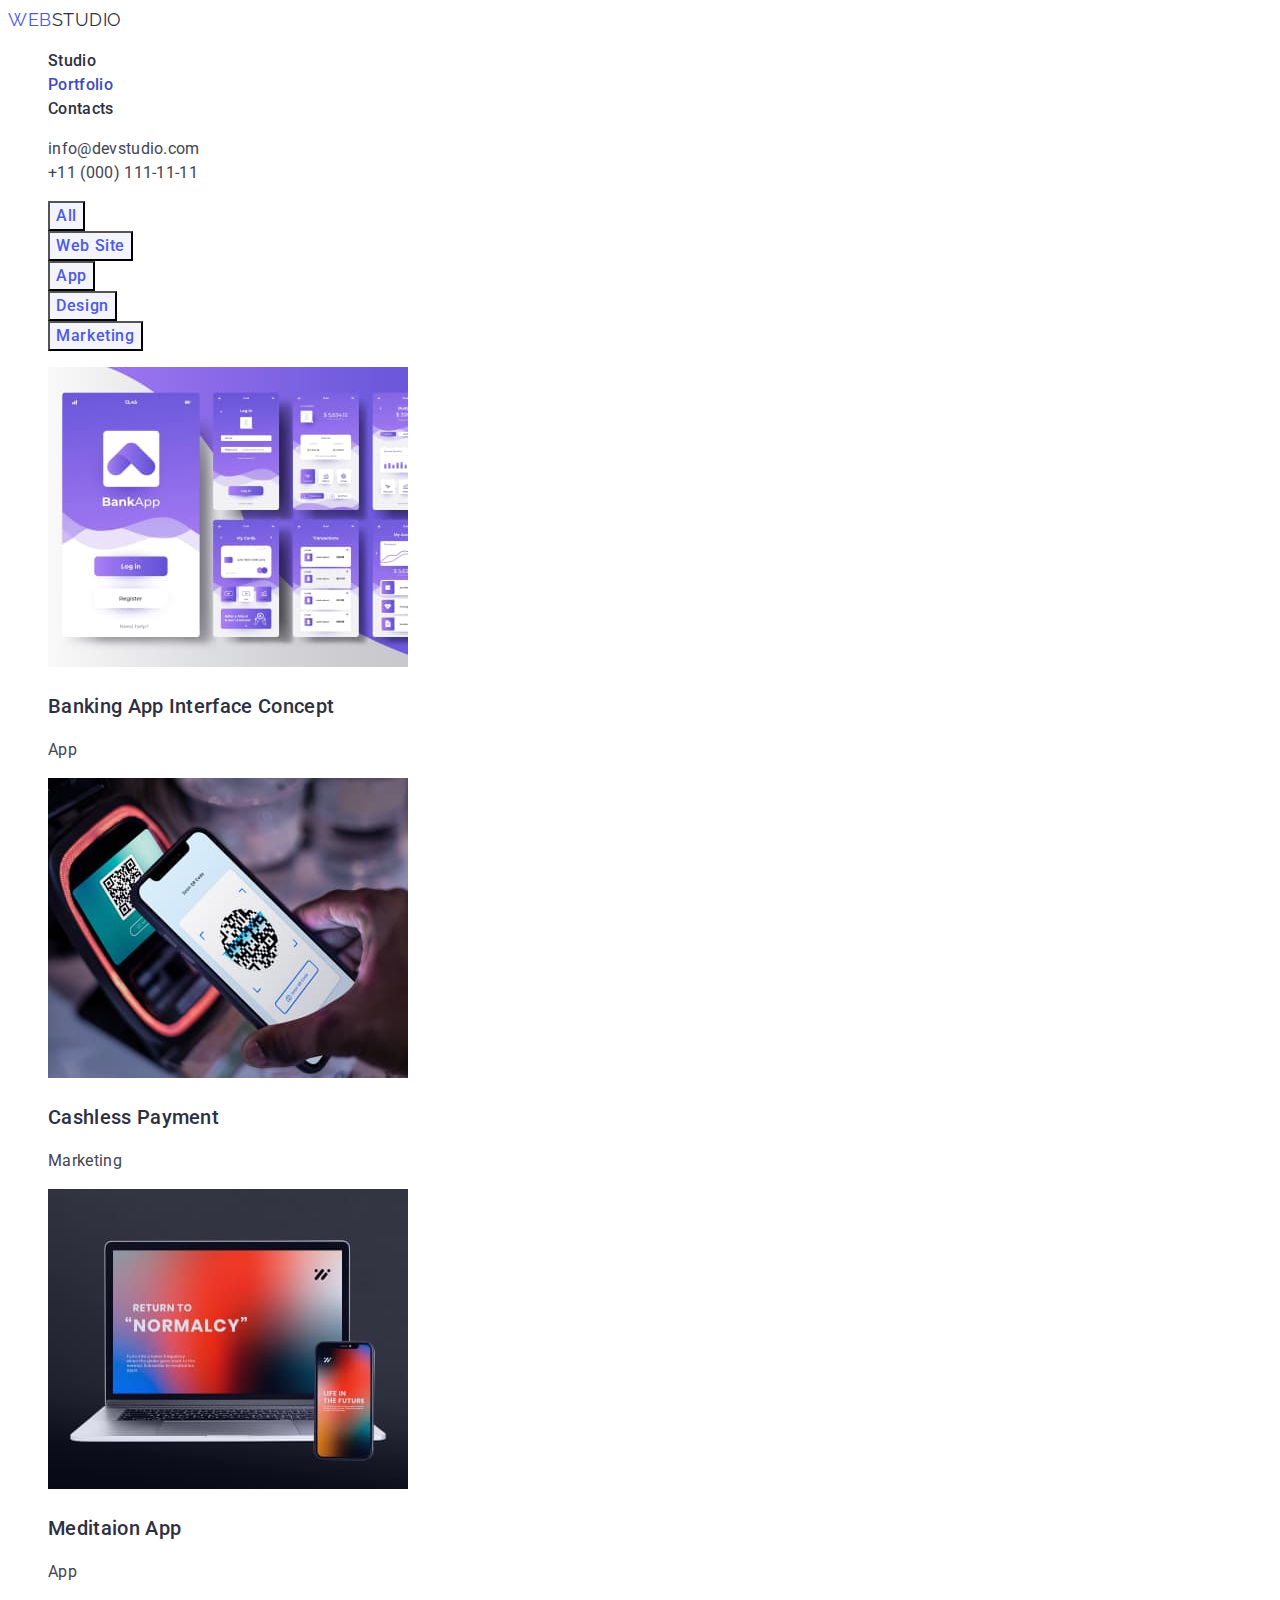
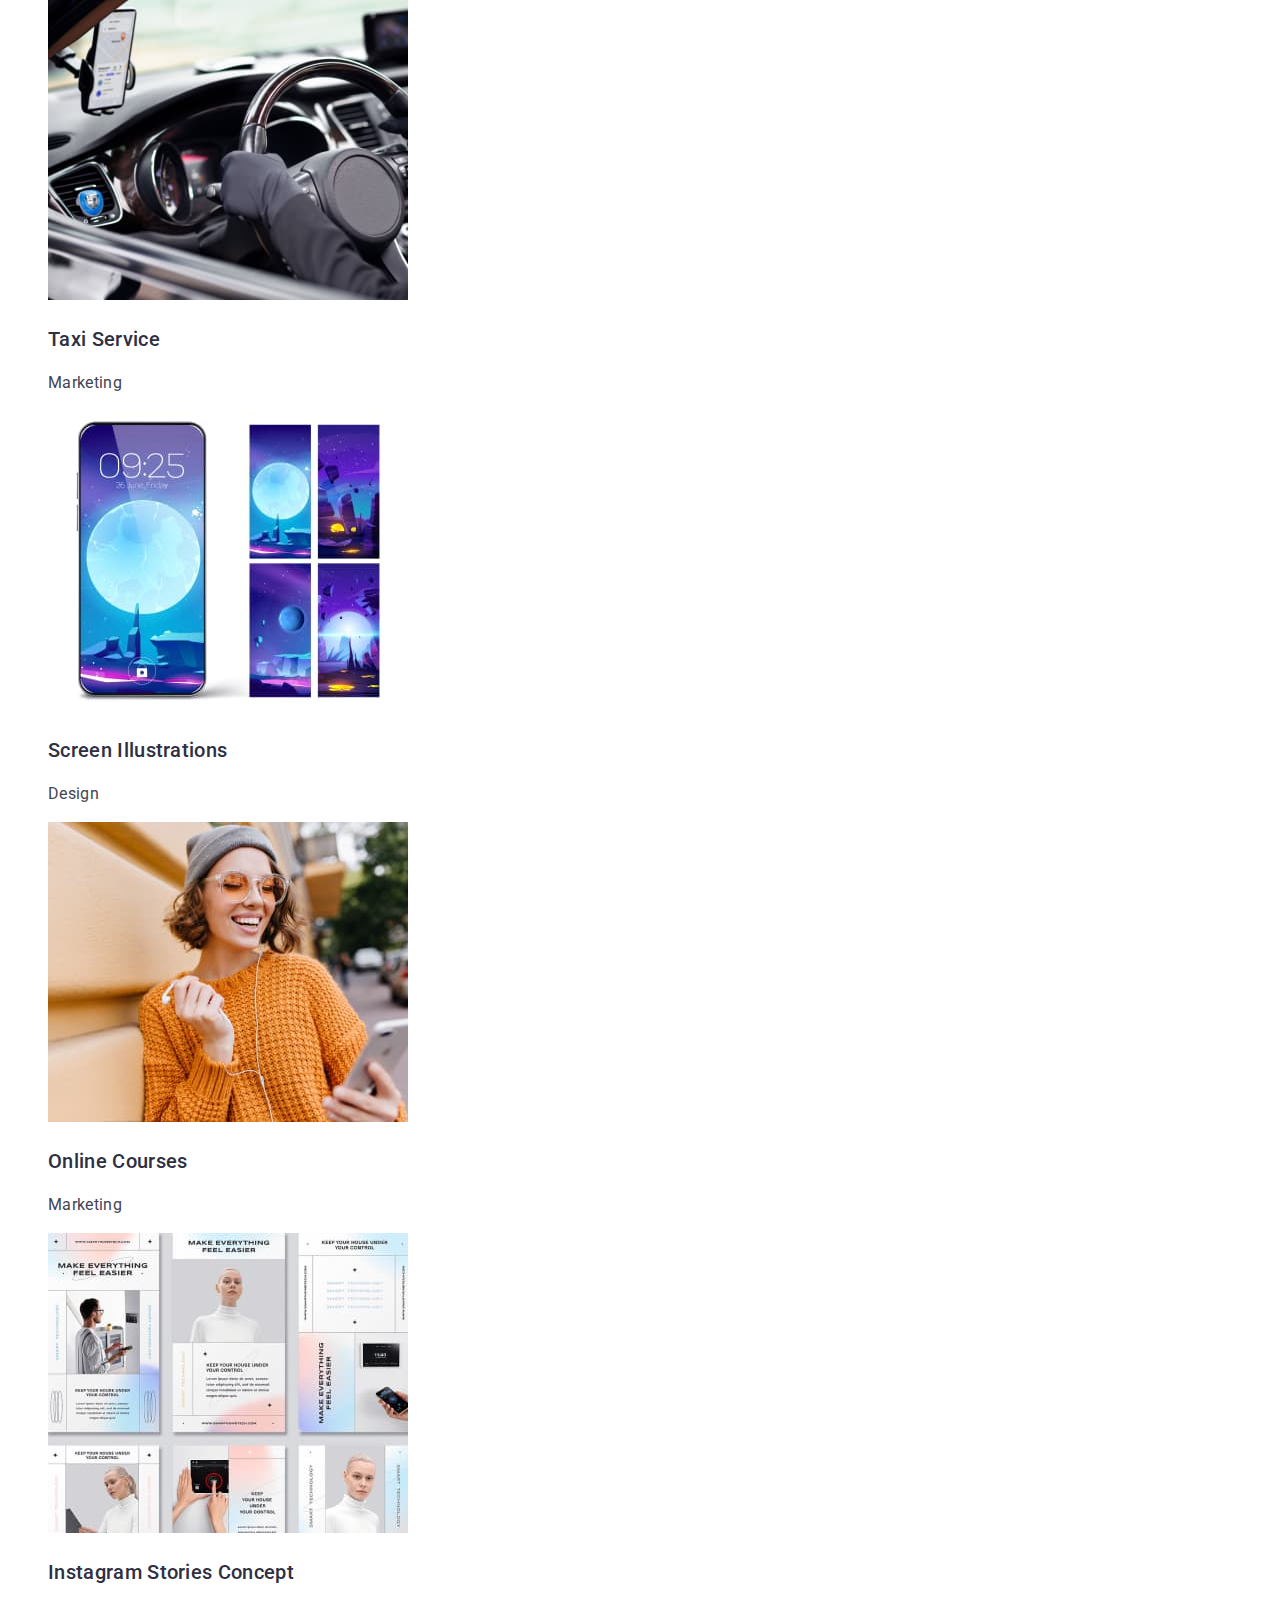
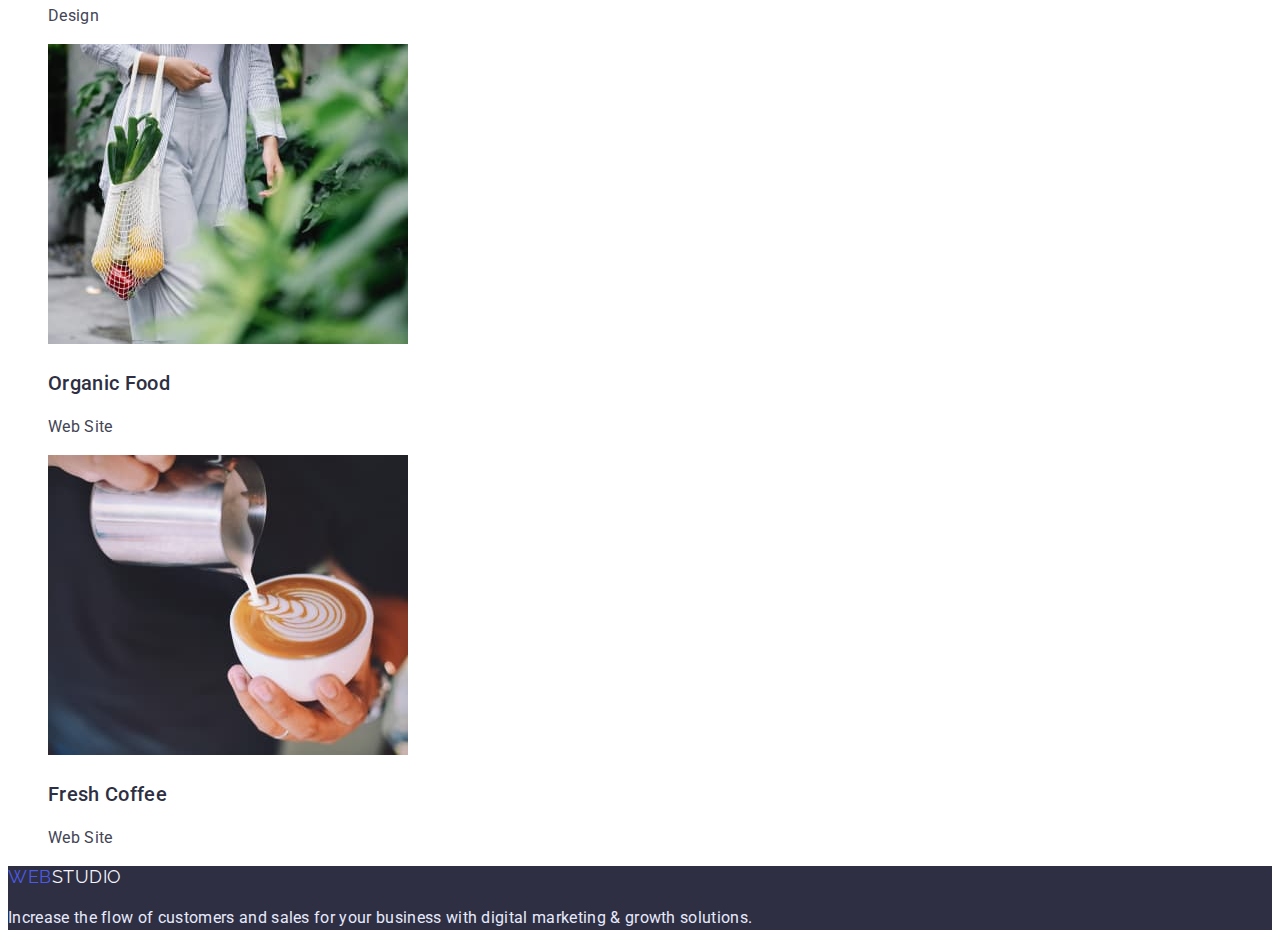
==== Portfolio.html @ 93d4d36b "Initial commit" ====
<!DOCTYPE html>
<html lang="en">
  <head>
    <meta charset="UTF-8" />
    <meta http-equiv="X-UA-Compatible" content="IE=edge" />
    <meta name="viewport" content="width=device-width, initial-scale=1.0" />
    <title>WebStudio</title>
    <link rel="preconnect" href="https://fonts.googleapis.com" />
    <link rel="preconnect" href="https://fonts.gstatic.com" crossorigin />
    <link
      href="https://fonts.googleapis.com/css2?family=Raleway:wght@800&family=Roboto:wght@400;500;700&display=swap"
      rel="stylesheet"
    />
    <link rel="stylesheet" href="./css/styles.css" />
  </head>

  <body>
    <!--Header-->
    <header class="header-page">
      <nav class="header-nav">
        <a href="./index.html" class="header-logo logo"
          ><span class="accent">Web</span>Studio</a
        >
        <ul class="list">
          <li>
            <a href="./index.html" class="navigation">Studio</a>
          </li>
          <li>
            <a href="./Portfolio.html" class="navigation current">Portfolio</a>
          </li>
          <li>
            <a href="" class="navigation">Contacts</a>
          </li>
        </ul>
      </nav>
      <address>
        <ul class="addrss list">
          <li>
            <a href="mailto:info@devstudio.com" class="email"
              >info@devstudio.com</a
            >
          </li>
          <li>
            <a href="tel:+110001111111" class="tel">+11 (000) 111-11-11</a>
          </li>
        </ul>
      </address>
    </header>

    <main>
      <!--Cards-->
      <section>
        <h1 class="hidden-ttl">Cards</h1>
        <ul class="filter-cards list">
          <li><button type="button" class="filter-btn">All</button></li>
          <li><button type="button" class="filter-btn">Web Site</button></li>
          <li><button type="button" class="filter-btn">App</button></li>
          <li><button type="button" class="filter-btn">Design</button></li>
          <li><button type="button" class="filter-btn">Marketing</button></li>
        </ul>
        <h2 class="hidden-ttl">Projects</h2>
        <ul class="list">
          <li>
            <a href="" class="card"
              ><img
                src="./images/banking.jpg"
                alt="Banking App"
                width="360"
                height="300"
              />
              <h3 class="card-ttl ttl">Banking App Interface Concept</h3>
              <p>App</p></a
            >
          </li>
          <li>
            <a href="" class="card"
              ><img
                src="./images/qrcode.jpg"
                alt="QR code"
                width="360"
                height="300"
              />
              <h3 class="card-ttl ttl">Cashless Payment</h3>
              <p>Marketing</p></a
            >
          </li>
          <li>
            <a href="" class="card"
              ><img
                src="./images/notebook.jpg"
                alt="Notebook"
                width="360"
                height="300"
              />
              <h3 class="card-ttl ttl">Meditaion App</h3>
              <p>App</p></a
            >
          </li>
          <li>
            <a href="" class="card"
              ><img
                src="./images/car.jpg"
                alt="Car steering wheel"
                width="360"
                height="300"
              />
              <h3 class="card-ttl ttl">Taxi Service</h3>
              <p>Marketing</p></a
            >
          </li>
          <li>
            <a href="" class="card"
              ><img
                src="./images/cellphone.jpg"
                alt="Cellphone"
                width="360"
                height="300"
              />
              <h3 class="card-ttl ttl">Screen Illustrations</h3>
              <p>Design</p></a
            >
          </li>
          <li>
            <a href="" class="card"
              ><img
                src="./images/girl.jpg"
                alt="Girl"
                width="360"
                height="300"
              />
              <h3 class="card-ttl ttl">Online Courses</h3>
              <p>Marketing</p></a
            >
          </li>
          <li>
            <a href="" class="card"
              ><img
                src="./images/persons.jpg"
                alt="Persons"
                width="360"
                height="300"
              />
              <h3 class="card-ttl ttl">Instagram Stories Concept</h3>
              <p>Design</p></a
            >
          </li>
          <li>
            <a href="" class="card"
              ><img
                src="./images/fruit.jpg"
                alt="Fruit"
                width="360"
                height="300"
              />
              <h3 class="card-ttl ttl">Organic Food</h3>
              <p>Web Site</p></a
            >
          </li>
          <li>
            <a href="" class="card"
              ><img
                src="./images/coffee.jpg"
                alt="Coffee"
                width="360"
                height="300"
              />
              <h3 class="card-ttl ttl">Fresh Coffee</h3>
              <p>Web Site</p></a
            >
          </li>
        </ul>
      </section>
    </main>

    <!--Підвал-->
    <footer class="ftr">
      <a href="./index.html" class="ftr-logo logo"
        ><span class="accent">Web</span>Studio</a
      >
      <p>
        Increase the flow of customers and sales for your business with digital
        marketing & growth solutions.
      </p>
    </footer>
  </body>
</html>
---- css/styles.css ----
/* основний колір текста #434455;*/
/* колір текста другої частини лого хедера, навігація та заголовки #2E2F42; */
/* колір текста героя  #FFFFFF; */
/* колір першої частини текста лого і кнопки #4D5AE5 * /
/* колір кнопки при hover та навігації при актів  #404BBF */
/* колір другої частини лого футера #F4F4FD */
/* колір текста футера #E7E9FC; */
/* бекграунд головний  #FFFFFF */
/* бекграунд другорядний #F4F4FD */
/* бекграунд темних секцій #2E2F42 */

:root {
    --primary-text-color:#434455;
    --title-text-color:#2E2F42;
    --hero-text-color: #FFFFFF;
    --footer-text-color: #E7E9FC;
    --primary-backgraund-color: #FFFFFF;
    --hero-footer-backgraund-color: #2E2F42;
    --button-backgraund-color: #4D5AE5;
    --activ-hover-color: #404BBF;
    --secondary-backgraund-color: #F4F4FD;
    --accent-color: #4D5AE5;
    --logo-footer-second-part: #F4F4FD;
    --hover-text-color-prtfl: #FFFFFF;
    --main-text-font: 'Roboto', sans-serif;
    --logo-text-font: 'Raleway', sans-serif;
}

body {
    color: var(--primary-text-color);
    background-color: var(--primary-backgraund-color);
    font-family: var(--main-text-font);
    font-size: 16px;
    line-height: 1.5;
    letter-spacing: 0.02em;
}

/* Зкинути крапки */
.list {
    list-style: none;
}

/*  Заголовки */
.ttl {
    color: var(--title-text-color);
    text-transform: capitalize;
}

.hidden-ttl {
    position: absolute;
    width: 1px;
    height: 1px;
    margin: -1px;
    border: 0;
    padding: 0;

    white-space: nowrap;
    clip-path: inset(100%);
    clip: rect(0 0 0 0);
    overflow: hidden;
    }

.hero-title {
    text-align: center;
    font-size: 56px;
    line-height: 1.07;
    text-transform: capitalize;
}

.small {
    text-transform: none;
}

.values-title,
.name.ttl,
.card-ttl {
    font-weight: 500;
    font-size: 20px;
    line-height: 1.2;
}

.services-title,
.team-title {
    font-weight: 700;
    font-size: 36px;
    line-height: 1.11;
    text-align: center;
}

/* Логотип */
.logo {
    font-family: var(--logo-text-font);
    font-size: 18px;
    letter-spacing: 0.03em;
    text-decoration: none;
    text-transform:uppercase;
}

.accent {
    color: var(--accent-color);
}

.header-logo {
    line-height: 1.33;
}

.ftr-logo {
    line-height: 1.17;
    color: var(--logo-footer-second-part);
}

/* Навігація сайту */

.header-nav a {
    color: var(--title-text-color);
    text-decoration: none;
}

.navigation {
    font-weight: 500;
    font-size: 16px;
}

.navigation:hover,
.navigation:focus,
.navigation.current {
    color: var(--activ-hover-color);
}

/* Адреса */

.addrss a {
    color: var(--primary-text-color);
    font-style: normal;
    text-decoration: none;
}

.email:hover,
.tel:hover,
.email:focus,
.tel:focus {
    color: var(--activ-hover-color);
}

/* Стилізація героя */

.hero {
    color: var(--hero-text-color);
    background-color: var(--hero-footer-backgraund-color);
}

/* Кнопка */
.btn {
    color: var(--hero-text-color);
    background-color: var(--button-backgraund-color);
    font-family: inherit;
    font-weight: 500;
    font-size: inherit;
    line-height: inherit;
    letter-spacing: 0.04em;
    cursor: pointer;
}
.btn:hover,
.btn:focus {
    background-color: var(--activ-hover-color);
}

/* Картки команди з Головної */
.team {
    background-color: var(--secondary-backgraund-color);
}

.name.ttl,
.team p {
    text-align: center;
}

/* Стилізація футера */
.ftr {
    color: var(--footer-text-color);
    background-color: var(--hero-footer-backgraund-color);
}

/* Портфоліо */

.filter-btn {
    color: var(--accent-color);
    background-color: var(--secondary-backgraund-color);
    font-family: inherit;
    font-weight: 500;
    font-size: inherit;
    line-height: inherit;
    letter-spacing: 0.04em;
    cursor: pointer;
}

.filter-btn:hover,
.filter-btn:focus {
    color: var(--hover-text-color-prtfl);
    background-color: var(--activ-hover-color);
}

.card {
    text-decoration: none;
    color: var(--primary-text-color);
}
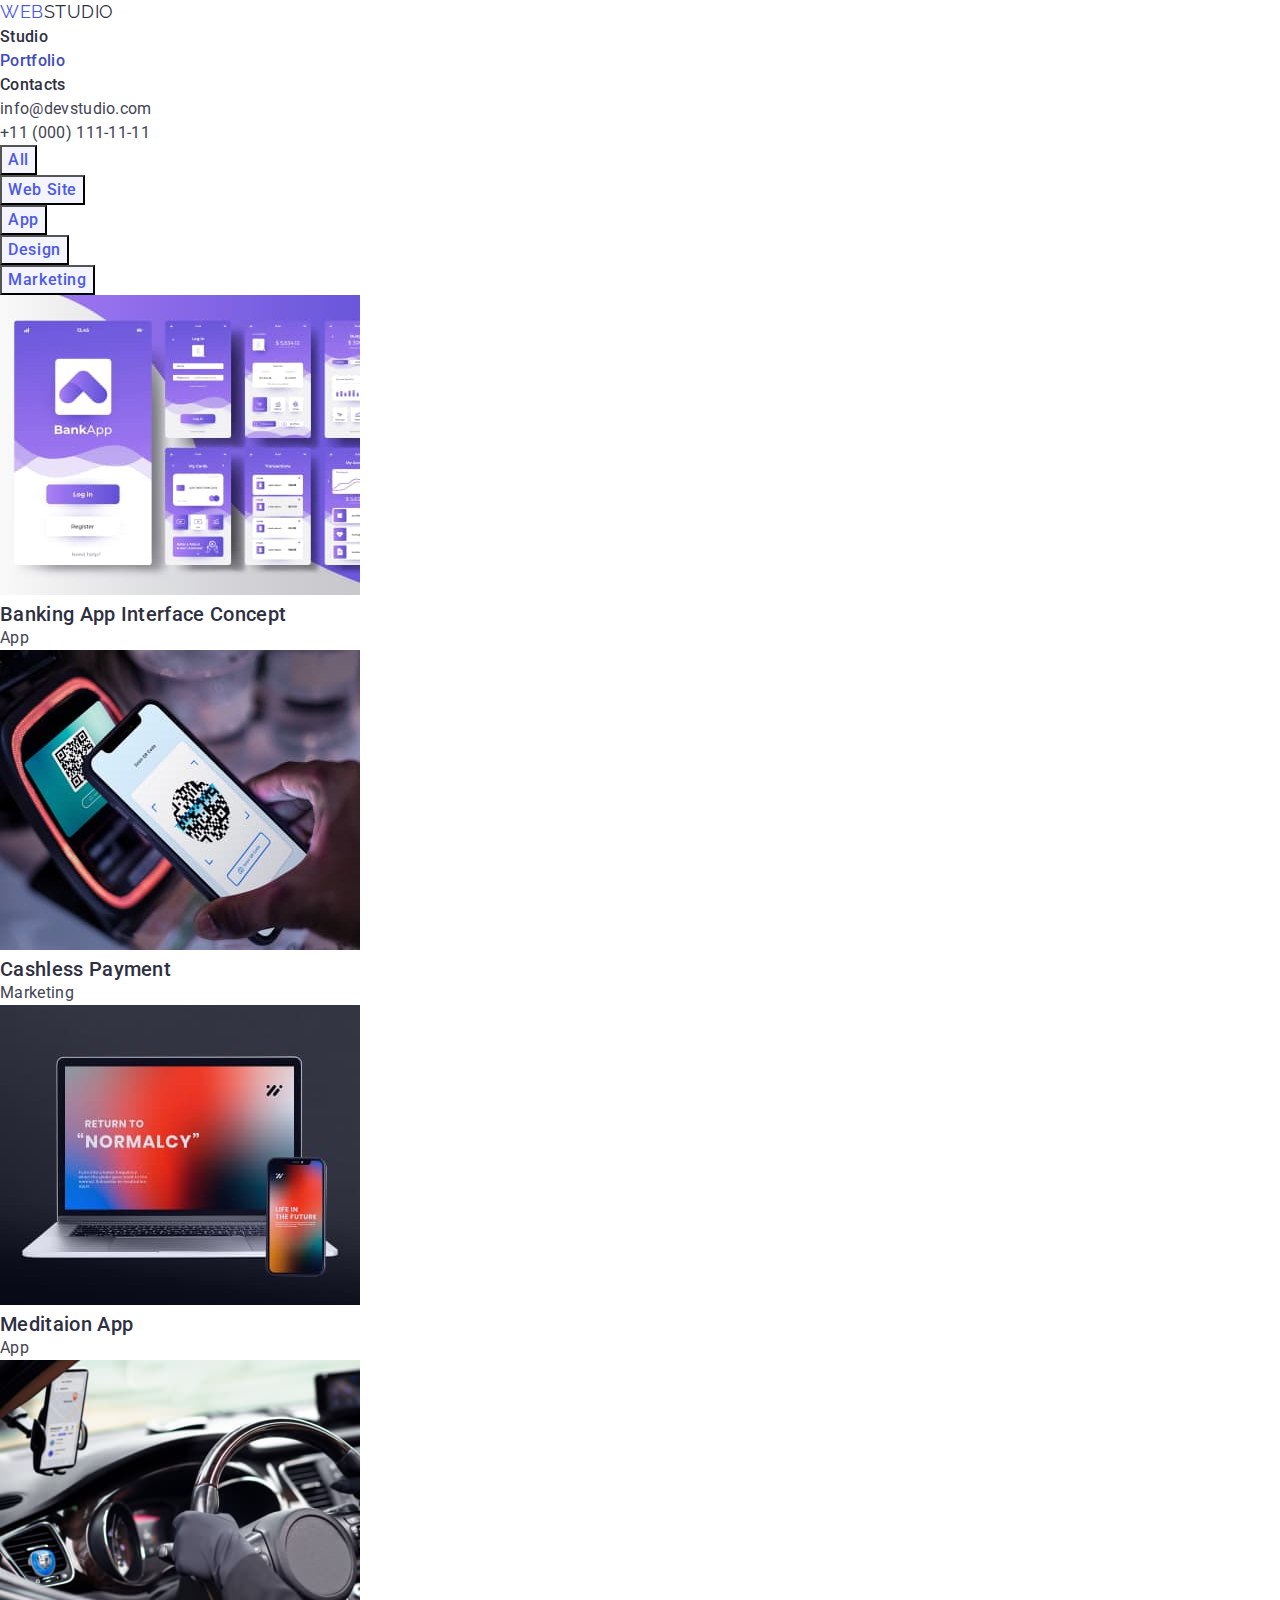
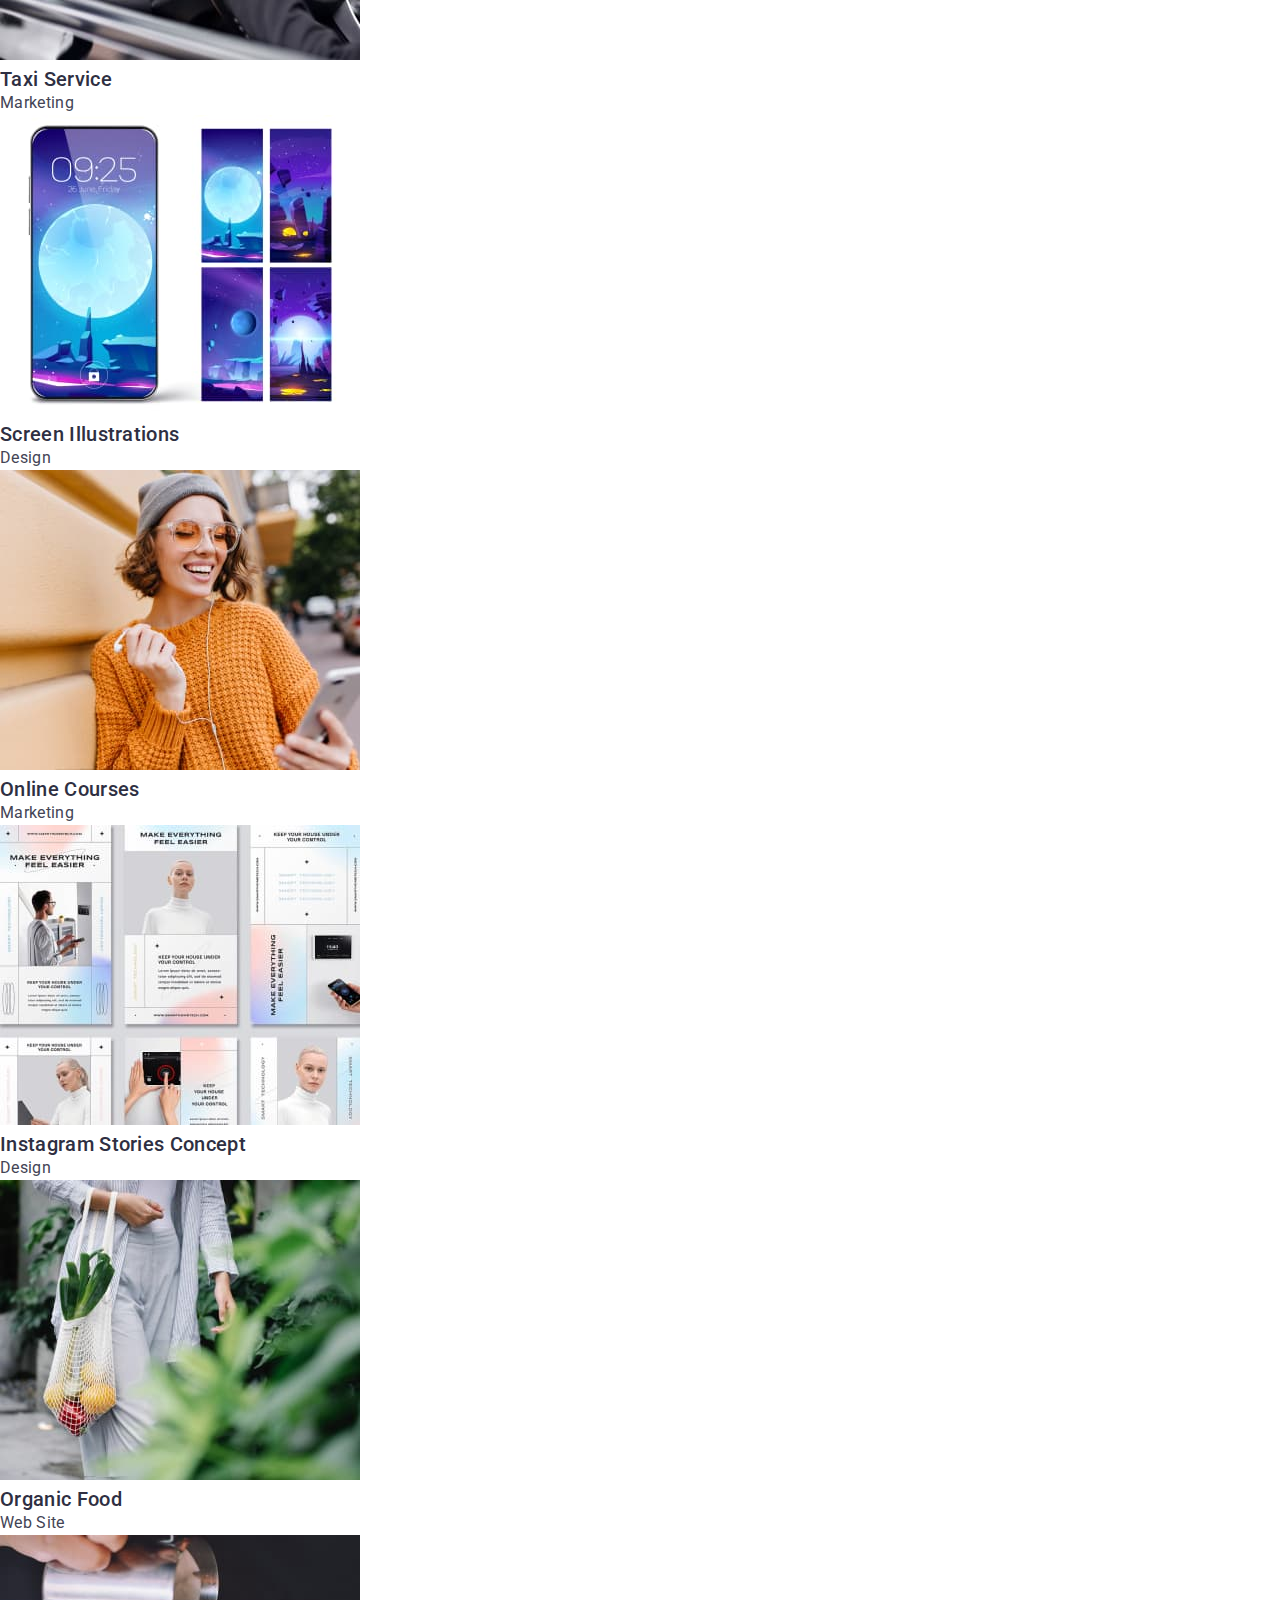
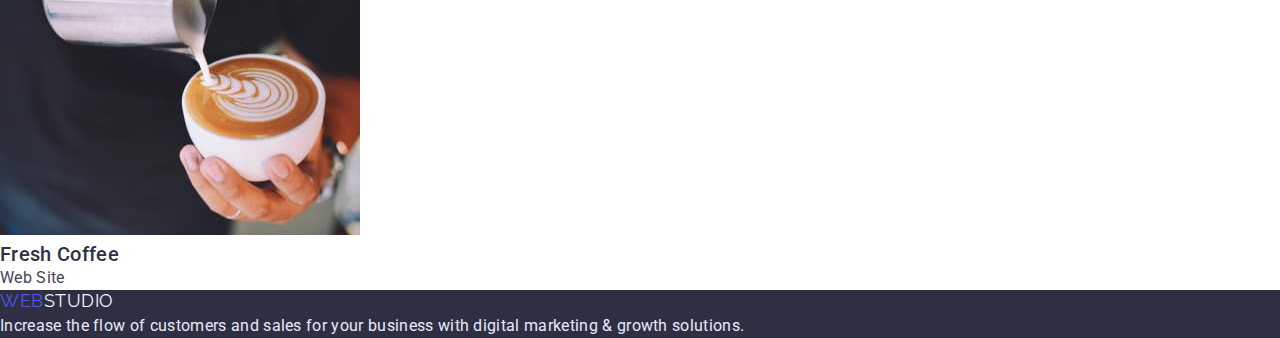
==== commit 40ee45e4: "Нормалайз, скидання відступів, герой" ====
--- a/Portfolio.html
+++ b/Portfolio.html
@@ -10,6 +10,10 @@
     <link
       href="https://fonts.googleapis.com/css2?family=Raleway:wght@800&family=Roboto:wght@400;500;700&display=swap"
       rel="stylesheet"
+    />
+    <link
+      rel="stylesheet"
+      href="https://cdnjs.cloudflare.com/ajax/libs/modern-normalize/1.1.0/modern-normalize.min.css"
     />
     <link rel="stylesheet" href="./css/styles.css" />
   </head>
--- a/css/styles.css
+++ b/css/styles.css
@@ -40,7 +40,18 @@
     list-style: none;
 }
 
+h1,
+h2,
+h3,
+h4,
+p,
+ul {
+    margin: 0;
+    padding: 0;
+}
+
 /*  Заголовки */
+
 .ttl {
     color: var(--title-text-color);
     text-transform: capitalize;
@@ -61,7 +72,8 @@
     }
 
 .hero-title {
-    text-align: center;
+    width: 494px;
+    margin-bottom: 48px;
     font-size: 56px;
     line-height: 1.07;
     text-transform: capitalize;
@@ -109,6 +121,15 @@
     color: var(--logo-footer-second-part);
 }
 
+.container {
+    width: 1158px;
+    margin-left: auto;
+    margin-right: auto;
+    padding-left: 15px;
+    padding-right: 15px;
+    outline: 2px solid tomato;
+}
+
 /* Навігація сайту */
 
 .header-nav a {
@@ -142,15 +163,20 @@
     color: var(--activ-hover-color);
 }
 
-/* Стилізація героя */
+/* Герой */
 
 .hero {
+    text-align: center;
     color: var(--hero-text-color);
     background-color: var(--hero-footer-backgraund-color);
 }
 
 /* Кнопка */
 .btn {
+    width: 169px;
+    padding: 16px 32px;
+    border-radius: 4px;
+    border-color: transparent;
     color: var(--hero-text-color);
     background-color: var(--button-backgraund-color);
     font-family: inherit;
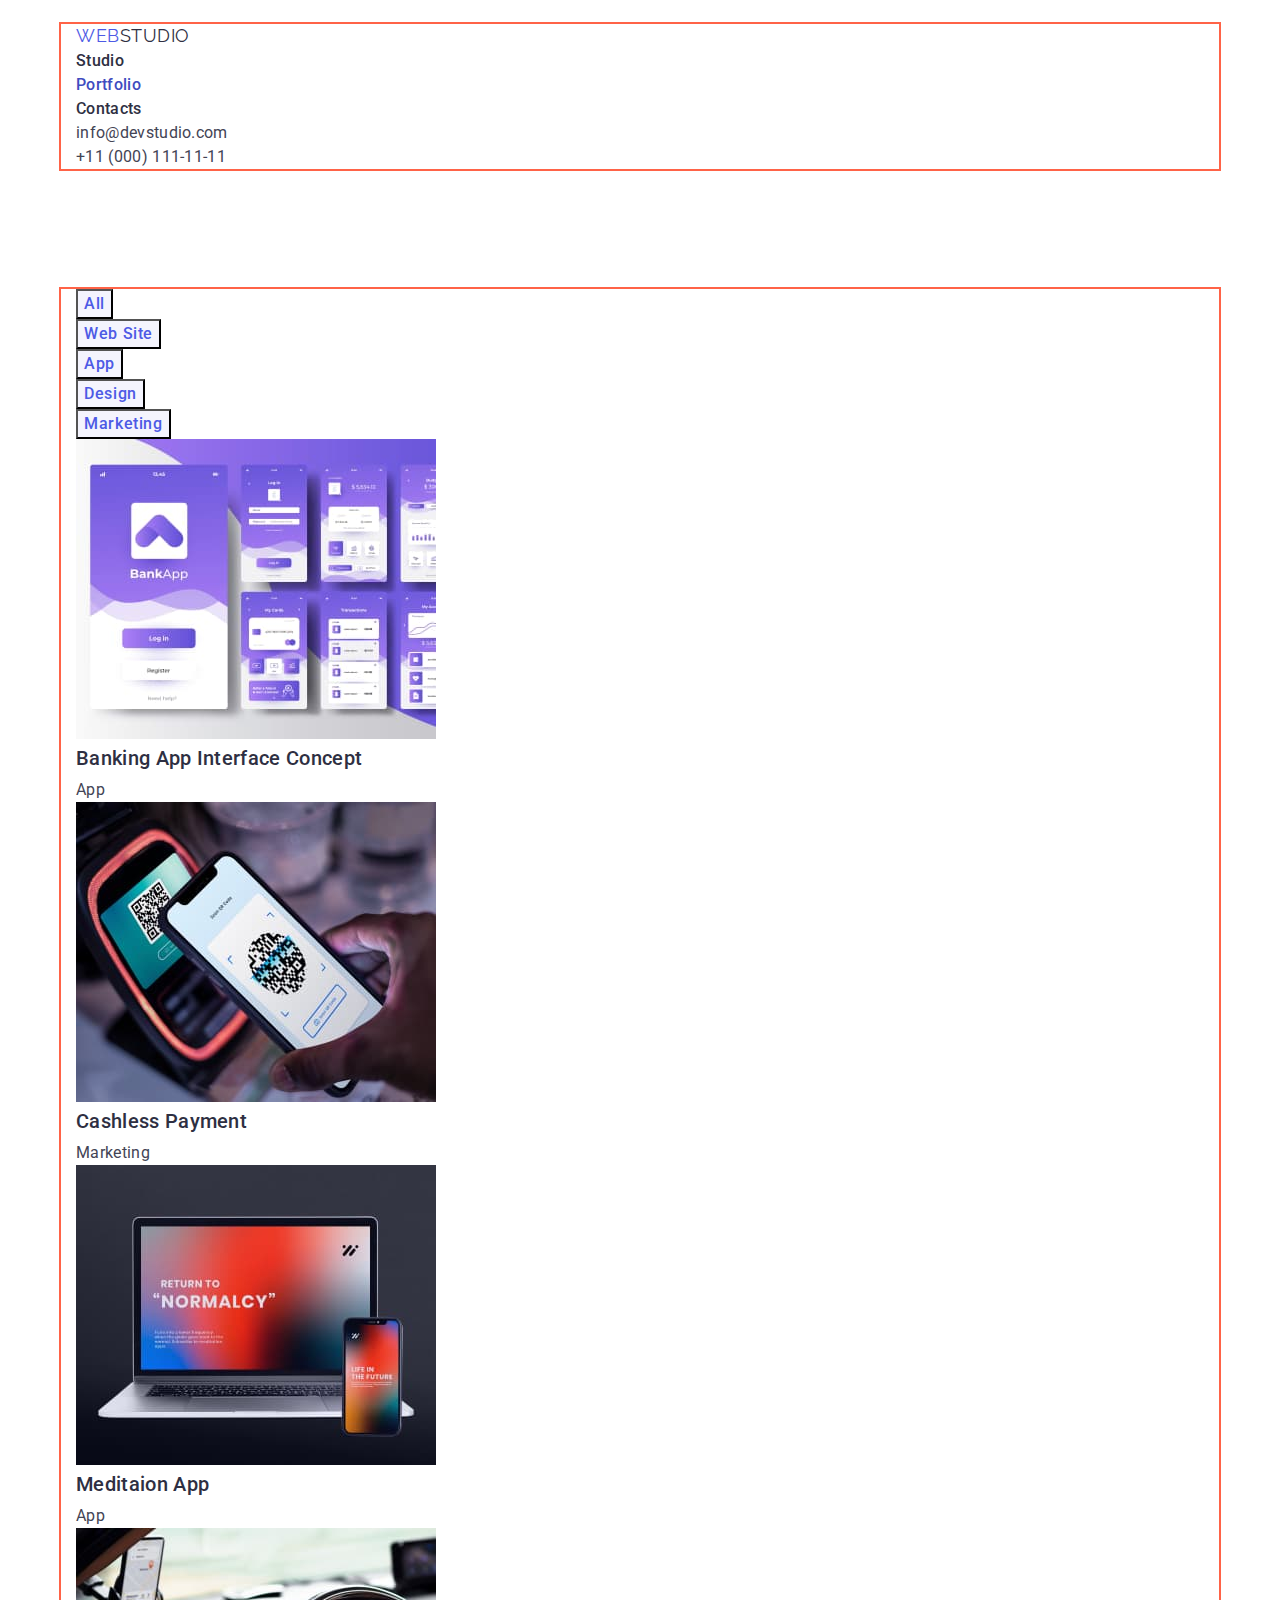
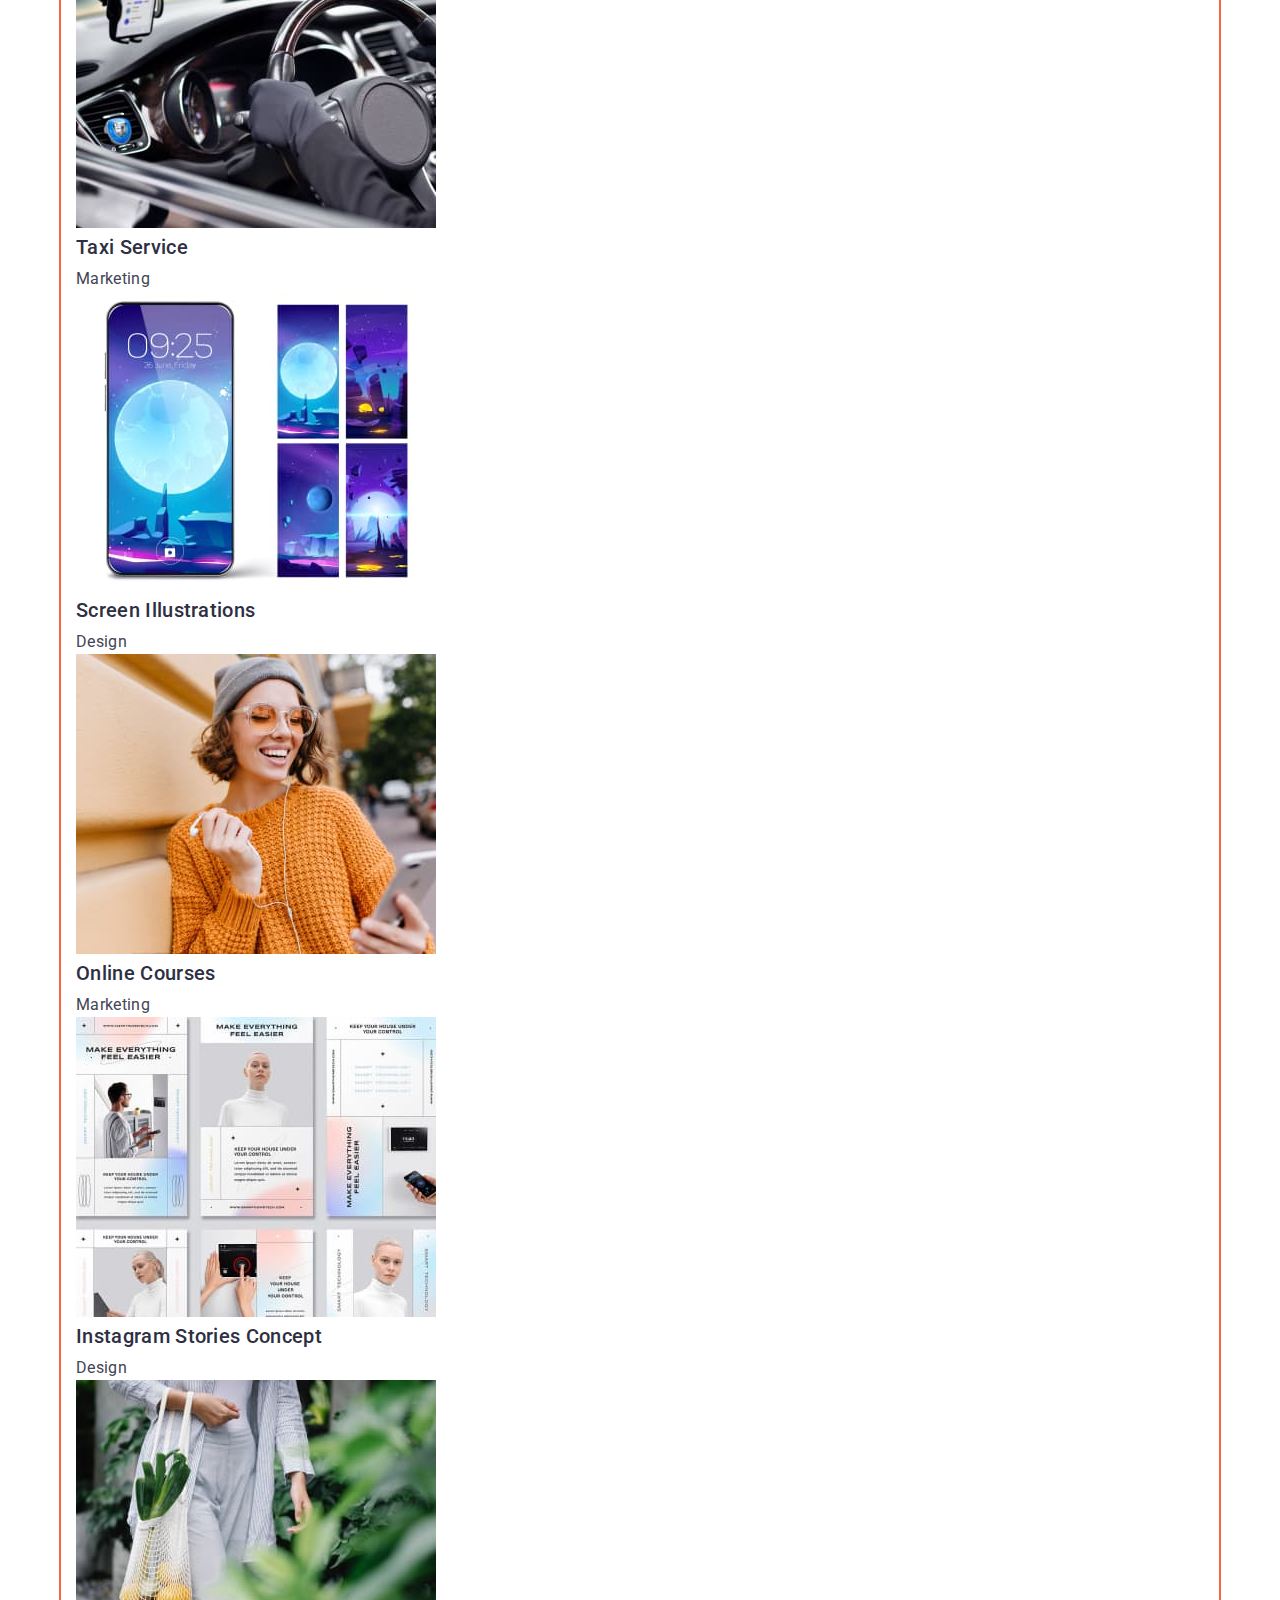
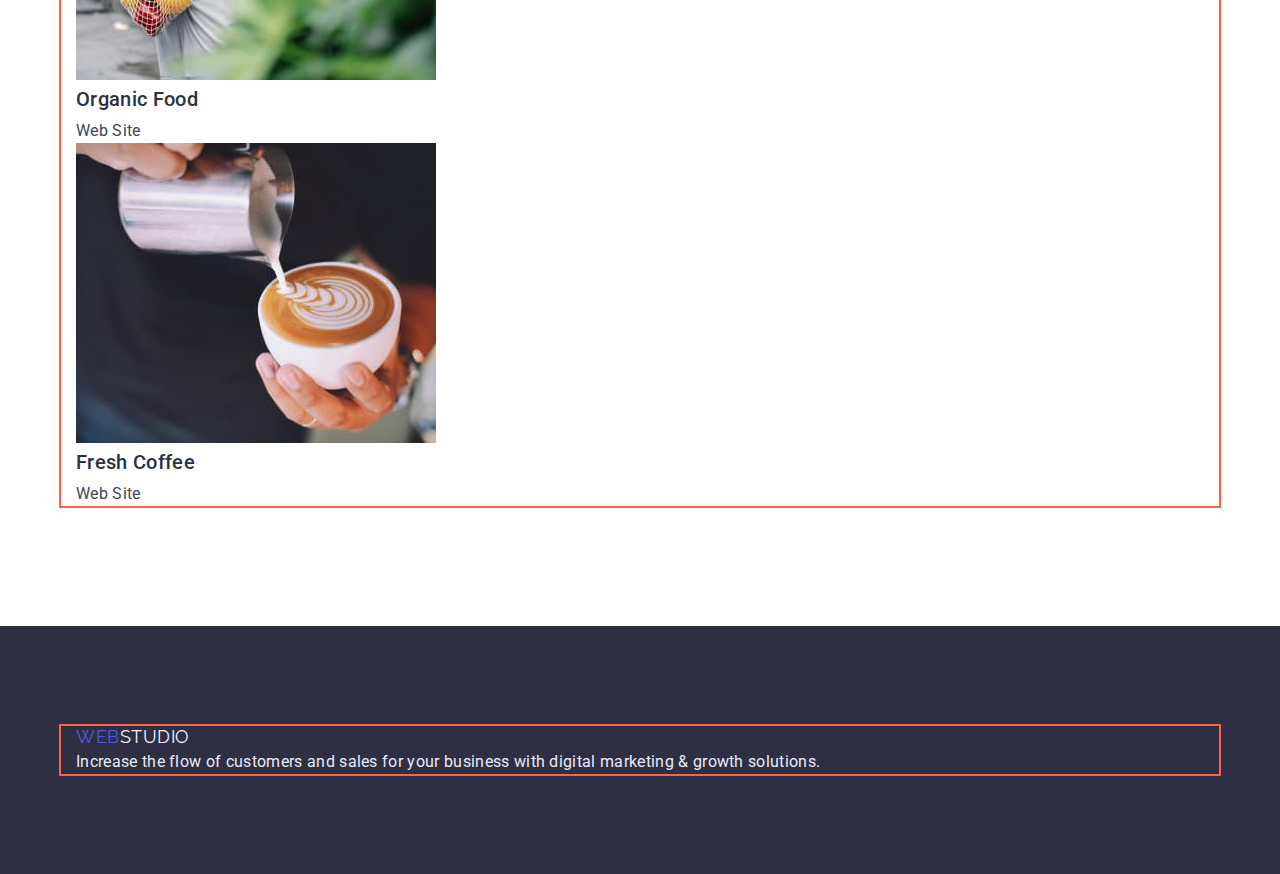
==== commit 5bdda3c1: "Паддінги секцій та марджини заголовків" ====
--- a/Portfolio.html
+++ b/Portfolio.html
@@ -21,170 +21,178 @@
   <body>
     <!--Header-->
     <header class="header-page">
-      <nav class="header-nav">
-        <a href="./index.html" class="header-logo logo"
-          ><span class="accent">Web</span>Studio</a
-        >
-        <ul class="list">
-          <li>
-            <a href="./index.html" class="navigation">Studio</a>
-          </li>
-          <li>
-            <a href="./Portfolio.html" class="navigation current">Portfolio</a>
-          </li>
-          <li>
-            <a href="" class="navigation">Contacts</a>
-          </li>
-        </ul>
-      </nav>
-      <address>
-        <ul class="addrss list">
-          <li>
-            <a href="mailto:info@devstudio.com" class="email"
-              >info@devstudio.com</a
-            >
-          </li>
-          <li>
-            <a href="tel:+110001111111" class="tel">+11 (000) 111-11-11</a>
-          </li>
-        </ul>
-      </address>
+      <div class="container">
+        <nav class="header-nav">
+          <a href="./index.html" class="header-logo logo"
+            ><span class="accent">Web</span>Studio</a
+          >
+          <ul class="list">
+            <li>
+              <a href="./index.html" class="navigation">Studio</a>
+            </li>
+            <li>
+              <a href="./Portfolio.html" class="navigation current"
+                >Portfolio</a
+              >
+            </li>
+            <li>
+              <a href="" class="navigation">Contacts</a>
+            </li>
+          </ul>
+        </nav>
+        <address>
+          <ul class="addrss list">
+            <li>
+              <a href="mailto:info@devstudio.com" class="email"
+                >info@devstudio.com</a
+              >
+            </li>
+            <li>
+              <a href="tel:+110001111111" class="tel">+11 (000) 111-11-11</a>
+            </li>
+          </ul>
+        </address>
+      </div>
     </header>
 
     <main>
       <!--Cards-->
-      <section>
-        <h1 class="hidden-ttl">Cards</h1>
-        <ul class="filter-cards list">
-          <li><button type="button" class="filter-btn">All</button></li>
-          <li><button type="button" class="filter-btn">Web Site</button></li>
-          <li><button type="button" class="filter-btn">App</button></li>
-          <li><button type="button" class="filter-btn">Design</button></li>
-          <li><button type="button" class="filter-btn">Marketing</button></li>
-        </ul>
-        <h2 class="hidden-ttl">Projects</h2>
-        <ul class="list">
-          <li>
-            <a href="" class="card"
-              ><img
-                src="./images/banking.jpg"
-                alt="Banking App"
-                width="360"
-                height="300"
-              />
-              <h3 class="card-ttl ttl">Banking App Interface Concept</h3>
-              <p>App</p></a
-            >
-          </li>
-          <li>
-            <a href="" class="card"
-              ><img
-                src="./images/qrcode.jpg"
-                alt="QR code"
-                width="360"
-                height="300"
-              />
-              <h3 class="card-ttl ttl">Cashless Payment</h3>
-              <p>Marketing</p></a
-            >
-          </li>
-          <li>
-            <a href="" class="card"
-              ><img
-                src="./images/notebook.jpg"
-                alt="Notebook"
-                width="360"
-                height="300"
-              />
-              <h3 class="card-ttl ttl">Meditaion App</h3>
-              <p>App</p></a
-            >
-          </li>
-          <li>
-            <a href="" class="card"
-              ><img
-                src="./images/car.jpg"
-                alt="Car steering wheel"
-                width="360"
-                height="300"
-              />
-              <h3 class="card-ttl ttl">Taxi Service</h3>
-              <p>Marketing</p></a
-            >
-          </li>
-          <li>
-            <a href="" class="card"
-              ><img
-                src="./images/cellphone.jpg"
-                alt="Cellphone"
-                width="360"
-                height="300"
-              />
-              <h3 class="card-ttl ttl">Screen Illustrations</h3>
-              <p>Design</p></a
-            >
-          </li>
-          <li>
-            <a href="" class="card"
-              ><img
-                src="./images/girl.jpg"
-                alt="Girl"
-                width="360"
-                height="300"
-              />
-              <h3 class="card-ttl ttl">Online Courses</h3>
-              <p>Marketing</p></a
-            >
-          </li>
-          <li>
-            <a href="" class="card"
-              ><img
-                src="./images/persons.jpg"
-                alt="Persons"
-                width="360"
-                height="300"
-              />
-              <h3 class="card-ttl ttl">Instagram Stories Concept</h3>
-              <p>Design</p></a
-            >
-          </li>
-          <li>
-            <a href="" class="card"
-              ><img
-                src="./images/fruit.jpg"
-                alt="Fruit"
-                width="360"
-                height="300"
-              />
-              <h3 class="card-ttl ttl">Organic Food</h3>
-              <p>Web Site</p></a
-            >
-          </li>
-          <li>
-            <a href="" class="card"
-              ><img
-                src="./images/coffee.jpg"
-                alt="Coffee"
-                width="360"
-                height="300"
-              />
-              <h3 class="card-ttl ttl">Fresh Coffee</h3>
-              <p>Web Site</p></a
-            >
-          </li>
-        </ul>
+      <section class="cards">
+        <div class="container">
+          <h1 class="hidden-ttl">Cards</h1>
+          <ul class="filter-cards list">
+            <li><button type="button" class="filter-btn">All</button></li>
+            <li><button type="button" class="filter-btn">Web Site</button></li>
+            <li><button type="button" class="filter-btn">App</button></li>
+            <li><button type="button" class="filter-btn">Design</button></li>
+            <li><button type="button" class="filter-btn">Marketing</button></li>
+          </ul>
+          <h2 class="hidden-ttl">Projects</h2>
+          <ul class="list">
+            <li>
+              <a href="" class="card"
+                ><img
+                  src="./images/banking.jpg"
+                  alt="Banking App"
+                  width="360"
+                  height="300"
+                />
+                <h3 class="card-ttl ttl">Banking App Interface Concept</h3>
+                <p>App</p></a
+              >
+            </li>
+            <li>
+              <a href="" class="card"
+                ><img
+                  src="./images/qrcode.jpg"
+                  alt="QR code"
+                  width="360"
+                  height="300"
+                />
+                <h3 class="card-ttl ttl">Cashless Payment</h3>
+                <p>Marketing</p></a
+              >
+            </li>
+            <li>
+              <a href="" class="card"
+                ><img
+                  src="./images/notebook.jpg"
+                  alt="Notebook"
+                  width="360"
+                  height="300"
+                />
+                <h3 class="card-ttl ttl">Meditaion App</h3>
+                <p>App</p></a
+              >
+            </li>
+            <li>
+              <a href="" class="card"
+                ><img
+                  src="./images/car.jpg"
+                  alt="Car steering wheel"
+                  width="360"
+                  height="300"
+                />
+                <h3 class="card-ttl ttl">Taxi Service</h3>
+                <p>Marketing</p></a
+              >
+            </li>
+            <li>
+              <a href="" class="card"
+                ><img
+                  src="./images/cellphone.jpg"
+                  alt="Cellphone"
+                  width="360"
+                  height="300"
+                />
+                <h3 class="card-ttl ttl">Screen Illustrations</h3>
+                <p>Design</p></a
+              >
+            </li>
+            <li>
+              <a href="" class="card"
+                ><img
+                  src="./images/girl.jpg"
+                  alt="Girl"
+                  width="360"
+                  height="300"
+                />
+                <h3 class="card-ttl ttl">Online Courses</h3>
+                <p>Marketing</p></a
+              >
+            </li>
+            <li>
+              <a href="" class="card"
+                ><img
+                  src="./images/persons.jpg"
+                  alt="Persons"
+                  width="360"
+                  height="300"
+                />
+                <h3 class="card-ttl ttl">Instagram Stories Concept</h3>
+                <p>Design</p></a
+              >
+            </li>
+            <li>
+              <a href="" class="card"
+                ><img
+                  src="./images/fruit.jpg"
+                  alt="Fruit"
+                  width="360"
+                  height="300"
+                />
+                <h3 class="card-ttl ttl">Organic Food</h3>
+                <p>Web Site</p></a
+              >
+            </li>
+            <li>
+              <a href="" class="card"
+                ><img
+                  src="./images/coffee.jpg"
+                  alt="Coffee"
+                  width="360"
+                  height="300"
+                />
+                <h3 class="card-ttl ttl">Fresh Coffee</h3>
+                <p>Web Site</p></a
+              >
+            </li>
+          </ul>
+        </div>
       </section>
     </main>
 
     <!--Підвал-->
     <footer class="ftr">
-      <a href="./index.html" class="ftr-logo logo"
-        ><span class="accent">Web</span>Studio</a
-      >
-      <p>
-        Increase the flow of customers and sales for your business with digital
-        marketing & growth solutions.
-      </p>
+      <div class="container">
+        <a href="./index.html" class="ftr-logo logo"
+          ><span class="accent">Web</span>Studio</a
+        >
+        <p>
+          Increase the flow of customers and sales for your business with
+          digital marketing & growth solutions.
+        </p>
+      </div>
     </footer>
   </body>
 </html>
--- a/css/styles.css
+++ b/css/styles.css
@@ -86,6 +86,7 @@
 .values-title,
 .name.ttl,
 .card-ttl {
+    margin-bottom: 8px;
     font-weight: 500;
     font-size: 20px;
     line-height: 1.2;
@@ -93,10 +94,12 @@
 
 .services-title,
 .team-title {
+    margin-bottom: 72px;
+    text-align: center;
     font-weight: 700;
     font-size: 36px;
     line-height: 1.11;
-    text-align: center;
+    
 }
 
 /* Логотип */
@@ -129,8 +132,14 @@
     padding-right: 15px;
     outline: 2px solid tomato;
 }
+/* ========= Хедер ========= */
 
 /* Навігація сайту */
+
+.header-page {
+    padding-top: 24px;
+    padding-bottom: 24px;
+}
 
 .header-nav a {
     color: var(--title-text-color);
@@ -166,6 +175,8 @@
 /* Герой */
 
 .hero {
+    padding-top: 188px;
+    padding-bottom: 188px;
     text-align: center;
     color: var(--hero-text-color);
     background-color: var(--hero-footer-backgraund-color);
@@ -191,8 +202,19 @@
     background-color: var(--activ-hover-color);
 }
 
+.values,
+.services {
+    padding-top: 120px;
+}
+
+.services {
+    padding-bottom: 120px;
+}
+
 /* Картки команди з Головної */
 .team {
+    padding-top: 120px;
+    padding-bottom: 120px;
     background-color: var(--secondary-backgraund-color);
 }
 
@@ -203,11 +225,18 @@
 
 /* Стилізація футера */
 .ftr {
+    padding-top: 100px;
+    padding-bottom: 100px;
     color: var(--footer-text-color);
     background-color: var(--hero-footer-backgraund-color);
 }
 
 /* Портфоліо */
+
+.cards {
+    padding-top: 96px;
+    padding-bottom: 120px;
+}
 
 .filter-btn {
     color: var(--accent-color);
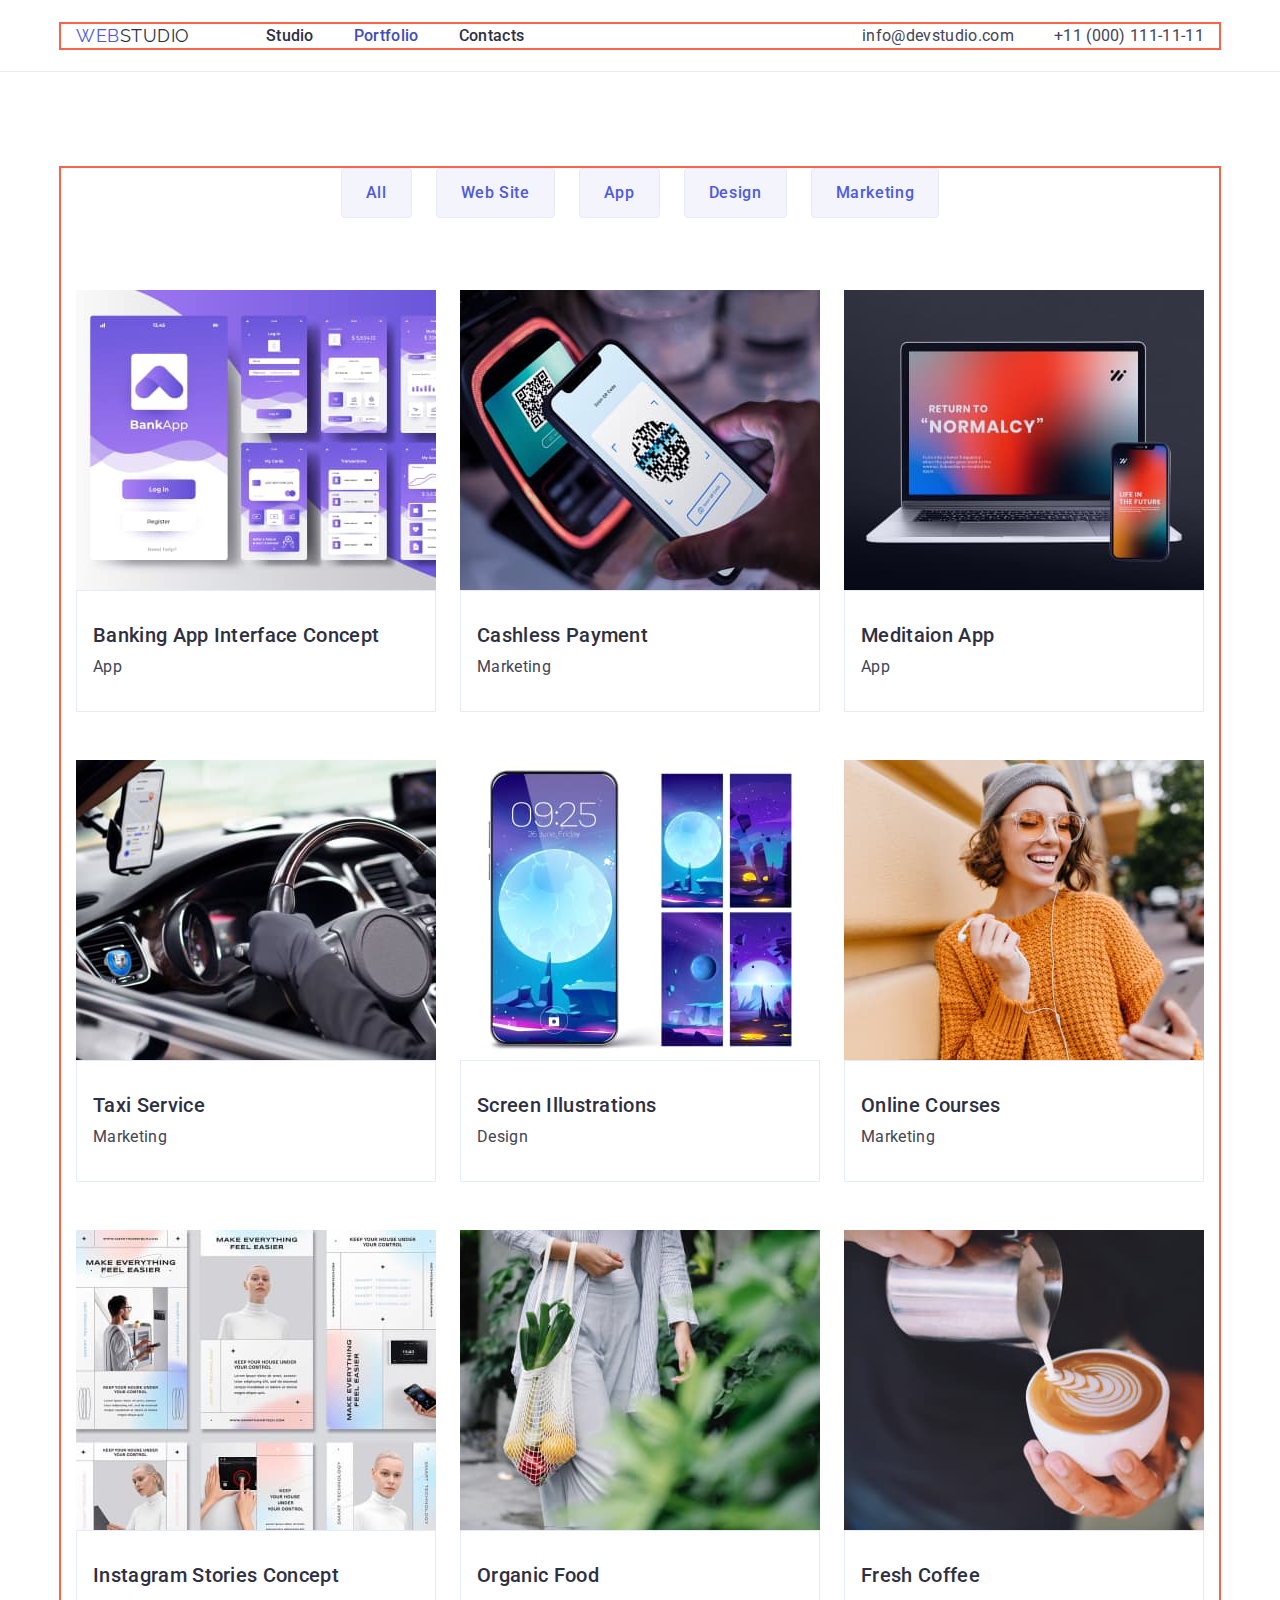
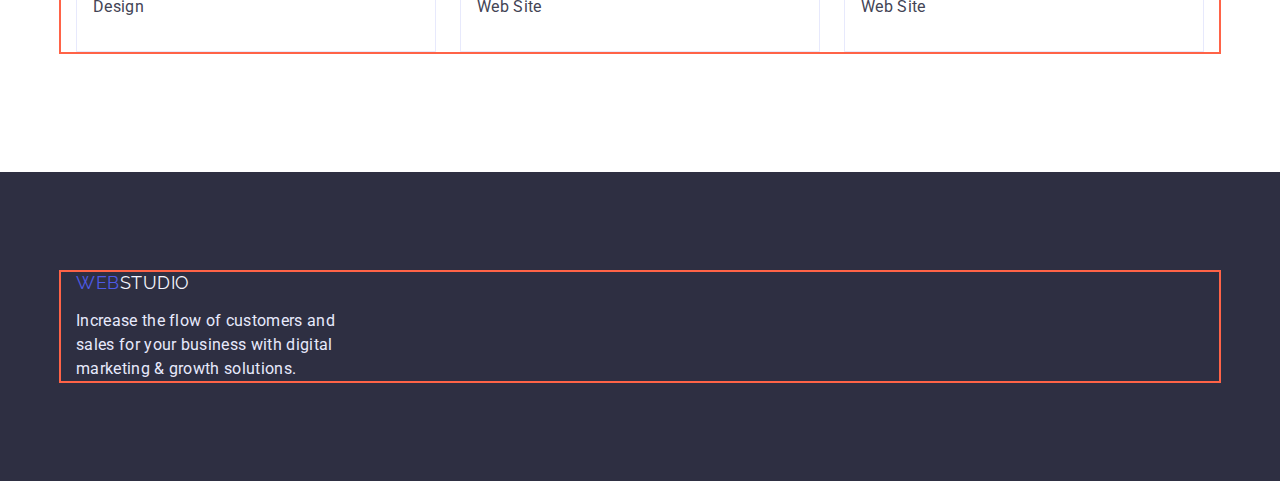
==== commit b7f4bb8c: "Все крім кнопки героя" ====
--- a/Portfolio.html
+++ b/Portfolio.html
@@ -21,33 +21,33 @@
   <body>
     <!--Header-->
     <header class="header-page">
-      <div class="container">
+      <div class="header-cntnr container">
         <nav class="header-nav">
           <a href="./index.html" class="header-logo logo"
             ><span class="accent">Web</span>Studio</a
           >
-          <ul class="list">
-            <li>
+          <ul class="header-menu list">
+            <li class="menu-item">
               <a href="./index.html" class="navigation">Studio</a>
             </li>
-            <li>
+            <li class="menu-item">
               <a href="./Portfolio.html" class="navigation current"
                 >Portfolio</a
               >
             </li>
-            <li>
+            <li class="menu-item">
               <a href="" class="navigation">Contacts</a>
             </li>
           </ul>
         </nav>
         <address>
           <ul class="addrss list">
-            <li>
+            <li class="addrss-item">
               <a href="mailto:info@devstudio.com" class="email"
                 >info@devstudio.com</a
               >
             </li>
-            <li>
+            <li class="addrss-item">
               <a href="tel:+110001111111" class="tel">+11 (000) 111-11-11</a>
             </li>
           </ul>
@@ -61,15 +61,25 @@
         <div class="container">
           <h1 class="hidden-ttl">Cards</h1>
           <ul class="filter-cards list">
-            <li><button type="button" class="filter-btn">All</button></li>
-            <li><button type="button" class="filter-btn">Web Site</button></li>
-            <li><button type="button" class="filter-btn">App</button></li>
-            <li><button type="button" class="filter-btn">Design</button></li>
-            <li><button type="button" class="filter-btn">Marketing</button></li>
+            <li class="filter-item">
+              <button type="button" class="filter-btn">All</button>
+            </li>
+            <li class="filter-item">
+              <button type="button" class="filter-btn">Web Site</button>
+            </li>
+            <li class="filter-item">
+              <button type="button" class="filter-btn">App</button>
+            </li>
+            <li class="filter-item">
+              <button type="button" class="filter-btn">Design</button>
+            </li>
+            <li class="filter-item">
+              <button type="button" class="filter-btn">Marketing</button>
+            </li>
           </ul>
           <h2 class="hidden-ttl">Projects</h2>
-          <ul class="list">
-            <li>
+          <ul class="cards-list list">
+            <li class="card-item">
               <a href="" class="card"
                 ><img
                   src="./images/banking.jpg"
@@ -77,11 +87,13 @@
                   width="360"
                   height="300"
                 />
-                <h3 class="card-ttl ttl">Banking App Interface Concept</h3>
-                <p>App</p></a
-              >
-            </li>
-            <li>
+                <div class="card-content">
+                  <h3 class="card-ttl ttl">Banking App Interface Concept</h3>
+                  <p>App</p>
+                </div></a
+              >
+            </li>
+            <li class="card-item">
               <a href="" class="card"
                 ><img
                   src="./images/qrcode.jpg"
@@ -89,11 +101,13 @@
                   width="360"
                   height="300"
                 />
-                <h3 class="card-ttl ttl">Cashless Payment</h3>
-                <p>Marketing</p></a
-              >
-            </li>
-            <li>
+                <div class="card-content">
+                  <h3 class="card-ttl ttl">Cashless Payment</h3>
+                  <p>Marketing</p>
+                </div></a
+              >
+            </li>
+            <li class="card-item">
               <a href="" class="card"
                 ><img
                   src="./images/notebook.jpg"
@@ -101,11 +115,13 @@
                   width="360"
                   height="300"
                 />
-                <h3 class="card-ttl ttl">Meditaion App</h3>
-                <p>App</p></a
-              >
-            </li>
-            <li>
+                <div class="card-content">
+                  <h3 class="card-ttl ttl">Meditaion App</h3>
+                  <p>App</p>
+                </div></a
+              >
+            </li>
+            <li class="card-item">
               <a href="" class="card"
                 ><img
                   src="./images/car.jpg"
@@ -113,11 +129,13 @@
                   width="360"
                   height="300"
                 />
-                <h3 class="card-ttl ttl">Taxi Service</h3>
-                <p>Marketing</p></a
-              >
-            </li>
-            <li>
+                <div class="card-content">
+                  <h3 class="card-ttl ttl">Taxi Service</h3>
+                  <p>Marketing</p>
+                </div></a
+              >
+            </li>
+            <li class="card-item">
               <a href="" class="card"
                 ><img
                   src="./images/cellphone.jpg"
@@ -125,11 +143,13 @@
                   width="360"
                   height="300"
                 />
-                <h3 class="card-ttl ttl">Screen Illustrations</h3>
-                <p>Design</p></a
-              >
-            </li>
-            <li>
+                <div class="card-content">
+                  <h3 class="card-ttl ttl">Screen Illustrations</h3>
+                  <p>Design</p>
+                </div></a
+              >
+            </li>
+            <li class="card-item">
               <a href="" class="card"
                 ><img
                   src="./images/girl.jpg"
@@ -137,11 +157,13 @@
                   width="360"
                   height="300"
                 />
-                <h3 class="card-ttl ttl">Online Courses</h3>
-                <p>Marketing</p></a
-              >
-            </li>
-            <li>
+                <div class="card-content">
+                  <h3 class="card-ttl ttl">Online Courses</h3>
+                  <p>Marketing</p>
+                </div></a
+              >
+            </li>
+            <li class="card-item">
               <a href="" class="card"
                 ><img
                   src="./images/persons.jpg"
@@ -149,11 +171,13 @@
                   width="360"
                   height="300"
                 />
-                <h3 class="card-ttl ttl">Instagram Stories Concept</h3>
-                <p>Design</p></a
-              >
-            </li>
-            <li>
+                <div class="card-content">
+                  <h3 class="card-ttl ttl">Instagram Stories Concept</h3>
+                  <p>Design</p>
+                </div></a
+              >
+            </li>
+            <li class="card-item">
               <a href="" class="card"
                 ><img
                   src="./images/fruit.jpg"
@@ -161,11 +185,13 @@
                   width="360"
                   height="300"
                 />
-                <h3 class="card-ttl ttl">Organic Food</h3>
-                <p>Web Site</p></a
-              >
-            </li>
-            <li>
+                <div class="card-content">
+                  <h3 class="card-ttl ttl">Organic Food</h3>
+                  <p>Web Site</p>
+                </div></a
+              >
+            </li>
+            <li class="card-item">
               <a href="" class="card"
                 ><img
                   src="./images/coffee.jpg"
@@ -173,8 +199,10 @@
                   width="360"
                   height="300"
                 />
-                <h3 class="card-ttl ttl">Fresh Coffee</h3>
-                <p>Web Site</p></a
+                <div class="card-content">
+                  <h3 class="card-ttl ttl">Fresh Coffee</h3>
+                  <p>Web Site</p>
+                </div></a
               >
             </li>
           </ul>
--- a/css/styles.css
+++ b/css/styles.css
@@ -35,19 +35,48 @@
     letter-spacing: 0.02em;
 }
 
+/* Загальні налаштування контейнера */
+
+.container {
+    width: 1158px;
+    margin-left: auto;
+    margin-right: auto;
+    padding-left: 15px;
+    padding-right: 15px;
+    outline: 2px solid tomato;
+}
+
 /* Зкинути крапки */
 .list {
     list-style: none;
 }
 
+/* Зкидання відступів */
 h1,
 h2,
 h3,
-h4,
+h4 {
+    margin: 0;
+}
+
 p,
 ul {
-    margin: 0;
-    padding: 0;
+    margin-top: 0;
+    margin-bottom: 0;
+    padding-left: 0;
+}
+
+/* Перевизначення картинок в блоки */
+
+img {
+    display: block;
+}
+
+/* Загальні падінги у секцій */
+
+.section {
+    padding-top: 120px;
+    padding-bottom: 120px;
 }
 
 /*  Заголовки */
@@ -70,18 +99,6 @@
     clip: rect(0 0 0 0);
     overflow: hidden;
     }
-
-.hero-title {
-    width: 494px;
-    margin-bottom: 48px;
-    font-size: 56px;
-    line-height: 1.07;
-    text-transform: capitalize;
-}
-
-.small {
-    text-transform: none;
-}
 
 .values-title,
 .name.ttl,
@@ -116,39 +133,52 @@
 }
 
 .header-logo {
+    margin-right: 76px;
     line-height: 1.33;
 }
 
 .ftr-logo {
+    display: inline-block;
+    margin-bottom: 16px;
     line-height: 1.17;
     color: var(--logo-footer-second-part);
 }
 
-.container {
-    width: 1158px;
-    margin-left: auto;
-    margin-right: auto;
-    padding-left: 15px;
-    padding-right: 15px;
-    outline: 2px solid tomato;
-}
 /* ========= Хедер ========= */
 
-/* Навігація сайту */
+.header-cntnr {
+    display: flex;
+    justify-content: space-between;
+    align-items: center;
+}
 
 .header-page {
     padding-top: 24px;
-    padding-bottom: 24px;
-}
+    padding-bottom: 23px;
+    border-bottom: 1px solid var(--footer-text-color);
+}
+
+/* Навігація сайту */
 
 .header-nav a {
     color: var(--title-text-color);
     text-decoration: none;
 }
 
+.header-nav,
+.header-menu,
+.addrss {
+    display: flex;
+}
+
 .navigation {
     font-weight: 500;
     font-size: 16px;
+}
+
+.menu-item:not(:last-child),
+.addrss-item:not(:last-child) {
+    margin-right: 40px;
 }
 
 .navigation:hover,
@@ -177,17 +207,32 @@
 .hero {
     padding-top: 188px;
     padding-bottom: 188px;
-    text-align: center;
     color: var(--hero-text-color);
     background-color: var(--hero-footer-backgraund-color);
 }
 
+.hero-title {
+    max-width: 494px;
+    margin-bottom: 48px;
+    margin-left: auto;
+    margin-right: auto;
+    font-size: 56px;
+    line-height: 1.07;
+    text-transform: capitalize;
+    text-align: center;
+}
+
+.small {
+    text-transform: none;
+}
+
 /* Кнопка */
 .btn {
-    width: 169px;
+    /* min-width: 169px; */
     padding: 16px 32px;
     border-radius: 4px;
-    border-color: transparent;
+    border: none;
+
     color: var(--hero-text-color);
     background-color: var(--button-backgraund-color);
     font-family: inherit;
@@ -200,30 +245,65 @@
 .btn:hover,
 .btn:focus {
     background-color: var(--activ-hover-color);
-}
-
-.values,
+    box-shadow: 0px 4px 4px rgba(0, 0, 0, 0.15);
+}
+
+/* ================= Цінності ================= */
+
+.values {
+    padding-bottom: 60px;
+}
+
+.values-list {
+    display: flex;
+    flex-wrap: wrap;
+    gap: 24px;
+}
+
+.values-list li {
+    flex-basis: calc((100% - 3*24px) / 4);
+}
+
+/* ================== Сервіс ================== */
+
 .services {
-    padding-top: 120px;
-}
-
-.services {
-    padding-bottom: 120px;
-}
-
-/* Картки команди з Головної */
+    padding-top: 60px;
+}
+
+.services-list {
+    display: flex;
+    flex-wrap: wrap;
+    gap: 24px;
+}
+
+/* ================= Команда ====================== */
+
 .team {
-    padding-top: 120px;
-    padding-bottom: 120px;
     background-color: var(--secondary-backgraund-color);
 }
 
+.team-list {
+    display: flex;
+    flex-wrap: wrap;
+    gap: 24px;
+}
+
+.team-item {
+    flex-basis: calc((100% - 3*24px) / 4);
+}
+
 .name.ttl,
-.team p {
+.team-item p {
     text-align: center;
 }
 
-/* Стилізація футера */
+.card-content {
+    background-color: var(--primary-backgraund-color);
+    padding-bottom: 32px;
+    padding-top: 32px;
+}
+
+/* ==================== Стилізація футера =========== */
 .ftr {
     padding-top: 100px;
     padding-bottom: 100px;
@@ -231,14 +311,27 @@
     background-color: var(--hero-footer-backgraund-color);
 }
 
-/* Портфоліо */
+.ftr p {
+    max-width: 264px;
+}
+
+/* =============== Портфоліо ===================== */
 
 .cards {
     padding-top: 96px;
     padding-bottom: 120px;
 }
 
+.filter-cards {
+    display: flex;
+    justify-content: center;
+    margin-bottom: 72px;
+}
+
 .filter-btn {
+    padding: 12px 24px;
+    border: 1px solid var(--footer-text-color);
+    border-radius: 4px;
     color: var(--accent-color);
     background-color: var(--secondary-backgraund-color);
     font-family: inherit;
@@ -253,9 +346,32 @@
 .filter-btn:focus {
     color: var(--hover-text-color-prtfl);
     background-color: var(--activ-hover-color);
+    box-shadow: 0px 3px 1px rgba(0, 0, 0, 0.1), 0px 2px 1px rgba(0, 0, 0, 0.08), 0px 2px 2px rgba(0, 0, 0, 0.12);
+}
+
+.filter-item:not(:last-child) {
+    margin-right: 24px;
+}
+
+.cards-list {
+    display: flex;
+    flex-wrap: wrap;
+    row-gap: 48px;
+    column-gap: 24px;
+}
+
+.card-item {
+    flex-basis: calc((100% - 2*24px) / 3);
 }
 
 .card {
     text-decoration: none;
     color: var(--primary-text-color);
+}
+
+.card-content {
+    padding-top: 32px;
+    padding-bottom: 32px;
+    padding-left: 16px;
+    border: 1px solid var(--footer-text-color);
 }